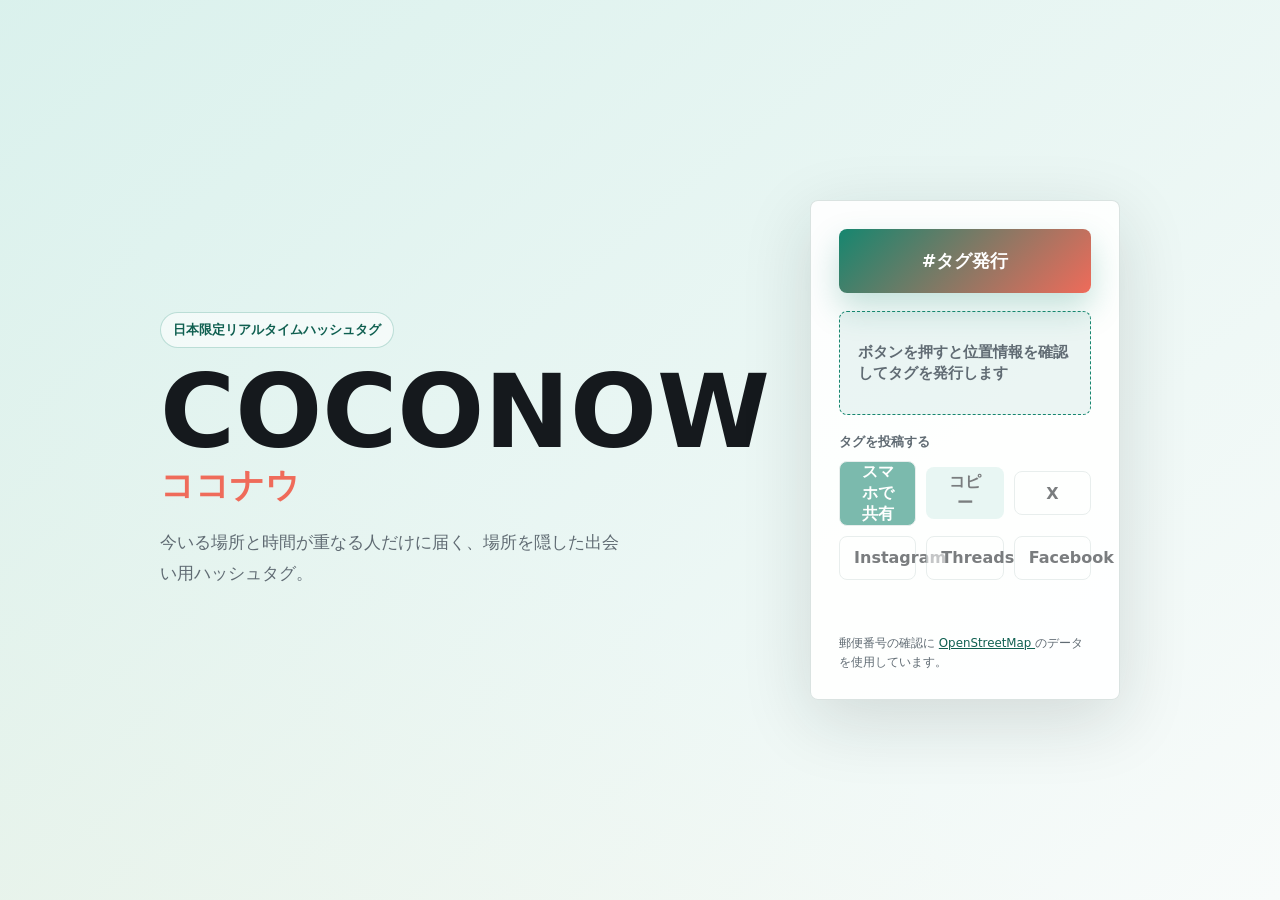
==== docs/index.html @ 006423c8 "Improve sharing buttons and harden worker timestamp" ====
<!doctype html>
<html lang="ja">
  <head>
    <meta charset="UTF-8" />
    <meta name="viewport" content="width=device-width, initial-scale=1.0" />
    <title>COCONOW - ココナウ</title>
    <link rel="stylesheet" href="./styles.css" />
  </head>
  <body>
    <main class="app-shell">
      <section class="hero" aria-labelledby="app-title">
        <p class="eyebrow">日本限定リアルタイムハッシュタグ</p>
        <h1 id="app-title">
          <span>COCONOW</span>
          <small>ココナウ</small>
        </h1>
        <p class="lead">
          今いる場所と時間が重なる人だけに届く、場所を隠した出会い用ハッシュタグ。
        </p>
      </section>

      <section class="generator" aria-label="ハッシュタグ発行">
        <button class="primary-button" id="issueButton" type="button">
          #タグ発行
        </button>

        <output class="tag-output" id="tagOutput" aria-live="polite">
          <span>ボタンを押すと位置情報を確認してタグを発行します</span>
        </output>

        <div class="postal-panel" id="postalPanel" hidden>
          <label class="field">
            <span>検出エリア（郵便番号の上6桁）</span>
            <input
              id="postalArea"
              type="text"
              inputmode="numeric"
              autocomplete="postal-code"
              placeholder="例: 556000"
              maxlength="7"
            />
          </label>
          <button class="secondary-button" id="reissueButton" type="button">
            修正して再発行
          </button>
        </div>

        <div class="actions" id="actions">
          <p class="actions-title">タグを投稿する</p>
          <button class="share-button primary-share" data-share="native" type="button" disabled>
            スマホで共有
          </button>
          <button class="copy-button" id="copyButton" type="button" disabled>コピー</button>
          <button class="share-button" data-share="x" type="button" disabled>X</button>
          <button class="share-button" data-share="instagram" type="button" disabled>Instagram</button>
          <button class="share-button" data-share="threads" type="button" disabled>Threads</button>
          <button class="share-button" data-share="facebook" type="button" disabled>Facebook</button>
        </div>

        <p id="message" class="message" role="status" aria-live="polite"></p>

        <p class="attribution">
          郵便番号の確認に
          <a href="https://www.openstreetmap.org/copyright" target="_blank" rel="noreferrer">
            OpenStreetMap
          </a>
          のデータを使用しています。
        </p>
      </section>
    </main>

    <script src="./app.js"></script>
  </body>
</html>
---- docs/styles.css ----
:root {
  color-scheme: light;
  --ink: #15191d;
  --muted: #606b73;
  --line: #d8e2e0;
  --paper: #f8fbfa;
  --surface: rgba(255, 255, 255, 0.9);
  --green: #16866f;
  --green-dark: #0f5f50;
  --coral: #ef6b5a;
  --aqua: #d7f0eb;
  --yellow: #f4c65f;
  --shadow: 0 20px 70px rgba(20, 33, 37, 0.14);
  font-family:
    "Hiragino Kaku Gothic ProN", "Yu Gothic", "Meiryo", system-ui, sans-serif;
}

* {
  box-sizing: border-box;
}

body {
  min-height: 100vh;
  margin: 0;
  color: var(--ink);
  background:
    linear-gradient(140deg, rgba(215, 240, 235, 0.9), rgba(248, 251, 250, 0.72)),
    linear-gradient(35deg, rgba(244, 198, 95, 0.26), transparent 42%),
    var(--paper);
}

button,
input {
  font: inherit;
}

.app-shell {
  width: min(960px, calc(100% - 32px));
  min-height: 100vh;
  margin: 0 auto;
  display: grid;
  grid-template-columns: 0.9fr 1.1fr;
  gap: 40px;
  align-items: center;
  padding: 48px 0;
}

.hero {
  display: grid;
  gap: 18px;
}

.eyebrow {
  width: fit-content;
  margin: 0;
  padding: 8px 12px;
  border: 1px solid rgba(22, 134, 111, 0.25);
  border-radius: 999px;
  color: var(--green-dark);
  background: rgba(255, 255, 255, 0.58);
  font-size: 0.84rem;
  font-weight: 800;
}

h1 {
  display: grid;
  gap: 6px;
  margin: 0;
  letter-spacing: 0;
}

h1 span {
  font-size: clamp(3.4rem, 9vw, 6.4rem);
  line-height: 0.9;
}

h1 small {
  color: var(--coral);
  font-size: clamp(1.5rem, 3vw, 2.1rem);
  font-weight: 900;
}

.lead {
  max-width: 29rem;
  margin: 0;
  color: var(--muted);
  font-size: 1.05rem;
  line-height: 1.8;
}

.generator {
  display: grid;
  gap: 18px;
  padding: 28px;
  border: 1px solid rgba(216, 226, 224, 0.95);
  border-radius: 8px;
  background: var(--surface);
  box-shadow: var(--shadow);
}

.primary-button,
.secondary-button,
.copy-button,
.share-button {
  min-height: 52px;
  border: 0;
  border-radius: 8px;
  padding: 0 18px;
  cursor: pointer;
  font-weight: 900;
  transition:
    transform 160ms ease,
    box-shadow 160ms ease,
    background 160ms ease;
}

.primary-button {
  width: 100%;
  min-height: 64px;
  color: #fff;
  background: linear-gradient(135deg, var(--green), var(--coral));
  box-shadow: 0 15px 32px rgba(22, 134, 111, 0.25);
  font-size: 1.1rem;
}

.secondary-button,
.copy-button,
.share-button {
  color: var(--ink);
  background: var(--aqua);
}

.share-button {
  min-height: 44px;
  padding: 0 14px;
  background: #fff;
  border: 1px solid var(--line);
}

button:hover:not(:disabled) {
  transform: translateY(-1px);
}

button:disabled {
  cursor: not-allowed;
  opacity: 0.56;
}

.tag-output {
  display: grid;
  place-items: center start;
  min-height: 104px;
  padding: 18px;
  border: 1px dashed var(--green);
  border-radius: 8px;
  color: var(--green-dark);
  background: rgba(22, 134, 111, 0.08);
  font-size: clamp(1rem, 2.4vw, 1.35rem);
  font-weight: 900;
  overflow-wrap: anywhere;
}

.tag-output span {
  color: var(--muted);
  font-size: 0.96rem;
  font-weight: 700;
}

.postal-panel {
  display: grid;
  grid-template-columns: minmax(0, 1fr) auto;
  gap: 12px;
  align-items: end;
}

.postal-panel[hidden] {
  display: none;
}

.field span {
  display: block;
  margin-bottom: 8px;
  color: var(--muted);
  font-size: 0.82rem;
  font-weight: 800;
}

.field input {
  width: 100%;
  height: 52px;
  border: 1px solid var(--line);
  border-radius: 8px;
  padding: 0 14px;
  color: var(--ink);
  background: #fff;
  outline: none;
}

.field input:focus {
  border-color: var(--green);
  box-shadow: 0 0 0 3px rgba(22, 134, 111, 0.18);
}

.actions {
  display: grid;
  grid-template-columns: repeat(3, minmax(0, 1fr));
  gap: 10px;
  align-items: center;
}

.actions-title {
  grid-column: 1 / -1;
  margin: 0;
  color: var(--muted);
  font-size: 0.82rem;
  font-weight: 800;
}

.primary-share {
  color: #fff;
  background: var(--green);
}

.message {
  min-height: 1.5em;
  margin: 0;
  color: var(--muted);
  font-size: 0.92rem;
  line-height: 1.6;
}

.attribution {
  margin: -4px 0 0;
  color: var(--muted);
  font-size: 0.74rem;
  line-height: 1.6;
}

.attribution a {
  color: var(--green-dark);
}

@media (max-width: 820px) {
  .app-shell {
    grid-template-columns: 1fr;
    gap: 28px;
    align-items: start;
    padding: 32px 0;
  }

  h1 span {
    font-size: clamp(3rem, 17vw, 5.2rem);
  }
}

@media (max-width: 560px) {
  .app-shell {
    width: min(100% - 20px, 960px);
  }

  .generator {
    padding: 18px;
  }

  .postal-panel {
    grid-template-columns: 1fr;
  }

  .secondary-button,
  .copy-button,
  .share-button {
    width: 100%;
  }

  .actions {
    grid-template-columns: 1fr 1fr;
  }

  .primary-share {
    grid-column: 1 / -1;
  }

  .share-button,
  .copy-button {
    min-height: 48px;
    padding: 0 10px;
    font-size: 0.92rem;
  }
}
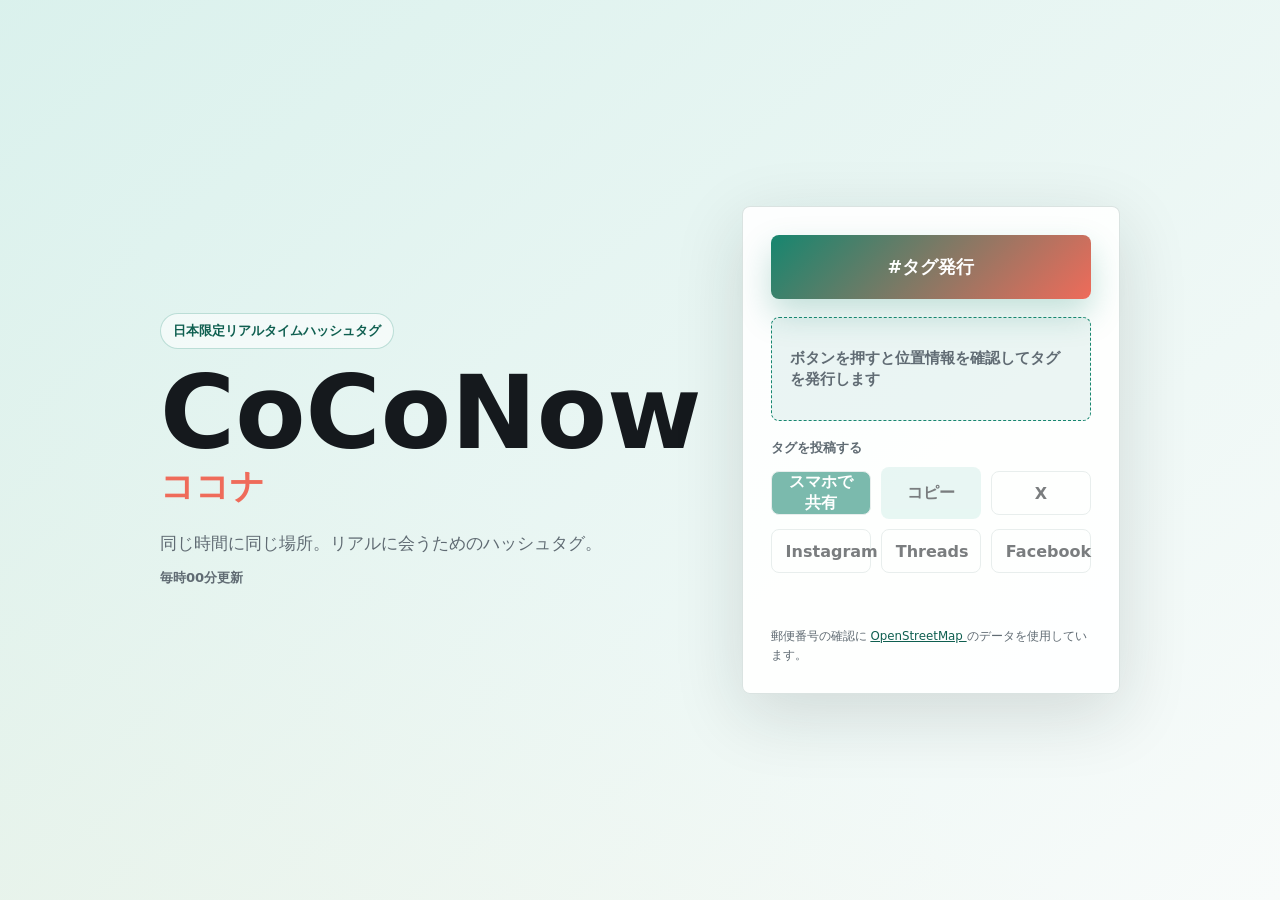
==== commit 7b7408d6: "Rename app to CoCoNow" ====
--- a/docs/index.html
+++ b/docs/index.html
@@ -3,7 +3,7 @@
   <head>
     <meta charset="UTF-8" />
     <meta name="viewport" content="width=device-width, initial-scale=1.0" />
-    <title>COCONOW - ココナウ</title>
+    <title>CoCoNow-ココナ-</title>
     <link rel="stylesheet" href="./styles.css" />
   </head>
   <body>
@@ -11,12 +11,11 @@
       <section class="hero" aria-labelledby="app-title">
         <p class="eyebrow">日本限定リアルタイムハッシュタグ</p>
         <h1 id="app-title">
-          <span>COCONOW</span>
-          <small>ココナウ</small>
+          <span>CoCoNow</span>
+          <small>ココナ</small>
         </h1>
-        <p class="lead">
-          今いる場所と時間が重なる人だけに届く、場所を隠した出会い用ハッシュタグ。
-        </p>
+        <p class="lead">同じ時間に同じ場所。リアルに会うためのハッシュタグ。</p>
+        <p class="update-note">毎時00分更新</p>
       </section>
 
       <section class="generator" aria-label="ハッシュタグ発行">
--- a/docs/styles.css
+++ b/docs/styles.css
@@ -88,6 +88,13 @@
   line-height: 1.8;
 }
 
+.update-note {
+  margin: -8px 0 0;
+  color: var(--muted);
+  font-size: 0.82rem;
+  font-weight: 800;
+}
+
 .generator {
   display: grid;
   gap: 18px;
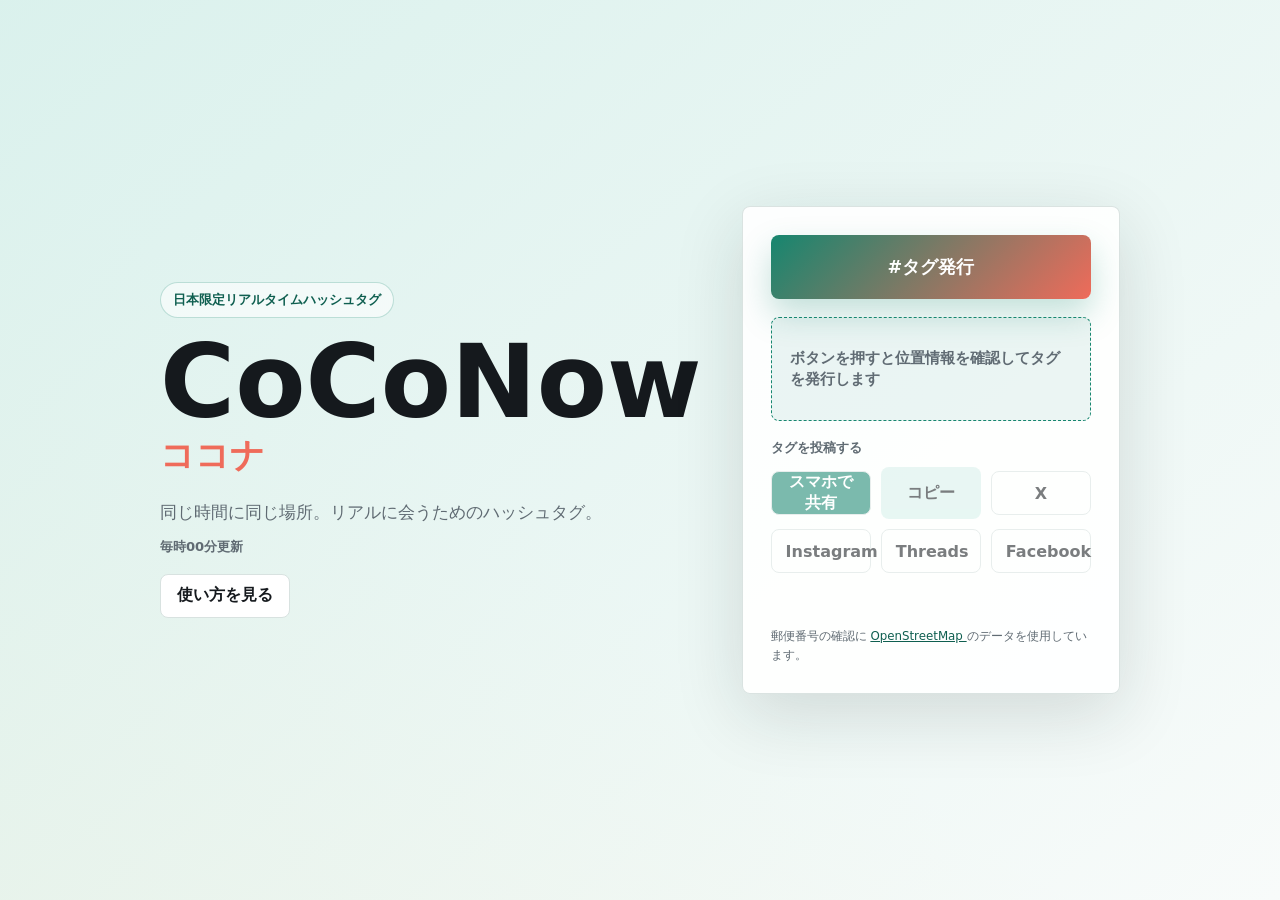
==== commit 83cd12b2: "Update share text" ====
--- a/docs/index.html
+++ b/docs/index.html
@@ -3,7 +3,7 @@
   <head>
     <meta charset="UTF-8" />
     <meta name="viewport" content="width=device-width, initial-scale=1.0" />
-    <title>CoCoNow-ココナ-</title>
+    <title>CoCoNow-ココナ- | タグ発行</title>
     <link rel="stylesheet" href="./styles.css" />
   </head>
   <body>
@@ -16,6 +16,7 @@
         </h1>
         <p class="lead">同じ時間に同じ場所。リアルに会うためのハッシュタグ。</p>
         <p class="update-note">毎時00分更新</p>
+        <a class="text-link" href="./howto.html">使い方を見る</a>
       </section>
 
       <section class="generator" aria-label="ハッシュタグ発行">
@@ -35,7 +36,7 @@
               type="text"
               inputmode="numeric"
               autocomplete="postal-code"
-              placeholder="例: 556000"
+              placeholder="例: 530000"
               maxlength="7"
             />
           </label>
--- a/docs/styles.css
+++ b/docs/styles.css
@@ -45,9 +45,25 @@
   padding: 48px 0;
 }
 
+.landing-shell {
+  width: min(960px, calc(100% - 32px));
+  min-height: 100vh;
+  margin: 0 auto;
+  display: grid;
+  gap: 32px;
+  align-content: start;
+  padding: 48px 0;
+}
+
 .hero {
   display: grid;
   gap: 18px;
+}
+
+.landing-hero {
+  display: grid;
+  gap: 18px;
+  padding-top: 18px;
 }
 
 .eyebrow {
@@ -95,6 +111,67 @@
   font-weight: 800;
 }
 
+.primary-link,
+.secondary-link,
+.text-link {
+  width: fit-content;
+  min-height: 44px;
+  display: inline-grid;
+  place-items: center;
+  border-radius: 8px;
+  padding: 0 16px;
+  color: inherit;
+  font-weight: 900;
+  text-decoration: none;
+}
+
+.primary-link {
+  min-height: 56px;
+  color: #fff;
+  background: linear-gradient(135deg, var(--green), var(--coral));
+  box-shadow: 0 15px 32px rgba(22, 134, 111, 0.25);
+}
+
+.secondary-link,
+.text-link {
+  border: 1px solid var(--line);
+  background: #fff;
+}
+
+.guide {
+  display: grid;
+  gap: 18px;
+  padding: 28px;
+  border: 1px solid rgba(216, 226, 224, 0.95);
+  border-radius: 8px;
+  background: var(--surface);
+  box-shadow: var(--shadow);
+}
+
+.guide h2 {
+  margin: 0;
+  font-size: clamp(1.5rem, 4vw, 2.2rem);
+  line-height: 1.25;
+}
+
+.scenario {
+  margin: 0;
+  color: var(--green-dark);
+  font-weight: 900;
+  line-height: 1.8;
+}
+
+.steps {
+  margin: 0;
+  padding-left: 1.35rem;
+  color: var(--muted);
+  line-height: 1.9;
+}
+
+.steps li + li {
+  margin-top: 12px;
+}
+
 .generator {
   display: grid;
   gap: 18px;
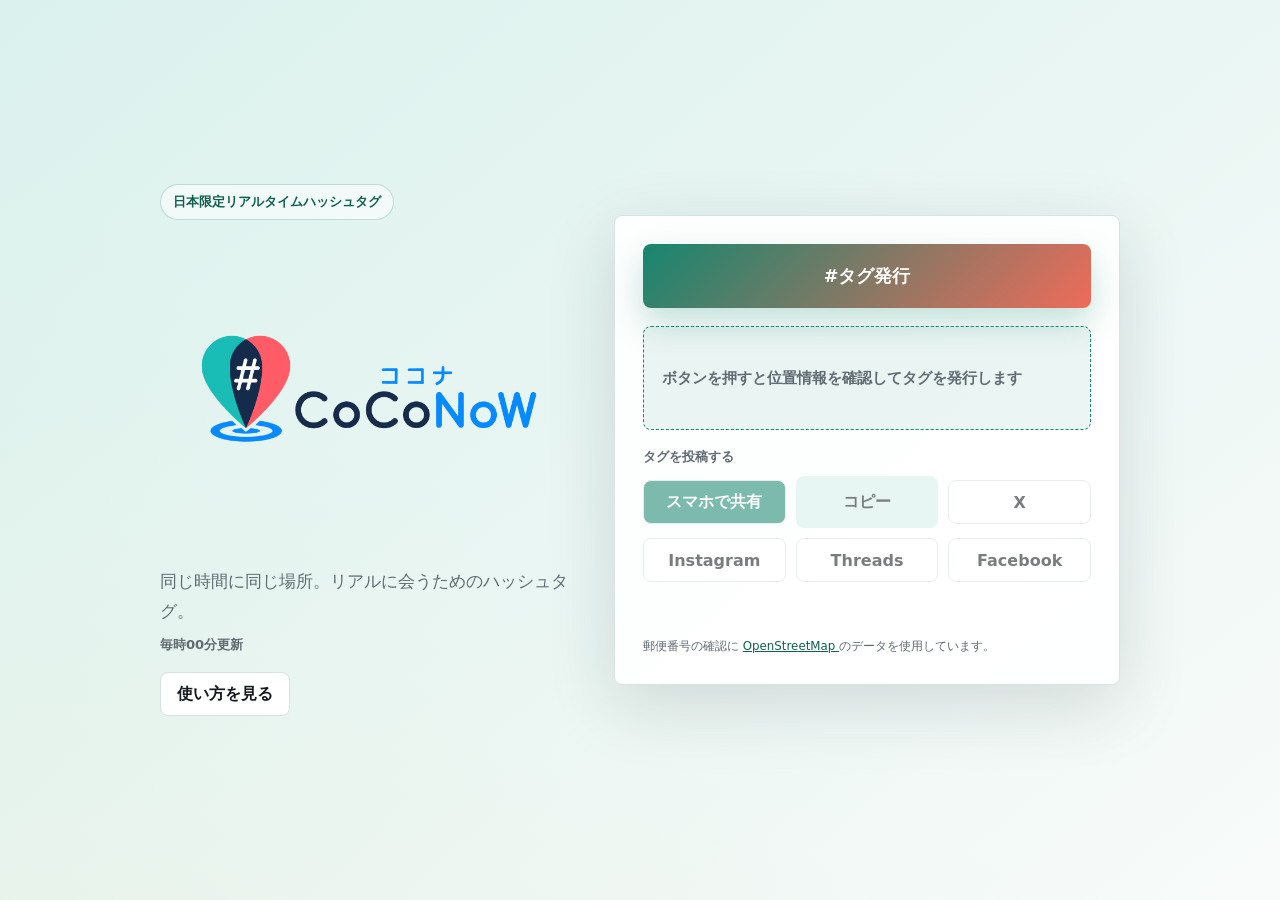
==== commit 7d2e06cf: "Add CoCoNoW logo assets and update branding" ====
--- a/docs/index.html
+++ b/docs/index.html
@@ -3,16 +3,19 @@
   <head>
     <meta charset="UTF-8" />
     <meta name="viewport" content="width=device-width, initial-scale=1.0" />
-    <title>CoCoNow-ココナ- | タグ発行</title>
+    <title>CoCoNoW-ココナ- | タグ発行</title>
     <link rel="stylesheet" href="./styles.css" />
   </head>
   <body>
     <main class="app-shell">
       <section class="hero" aria-labelledby="app-title">
         <p class="eyebrow">日本限定リアルタイムハッシュタグ</p>
-        <h1 id="app-title">
-          <span>CoCoNow</span>
-          <small>ココナ</small>
+        <h1 id="app-title" class="brand-title">
+          <img
+            class="brand-logo brand-logo-horizontal"
+            src="./assets/brand/coconow-logo-horizontal.png"
+            alt="CoCoNoW ココナ"
+          />
         </h1>
         <p class="lead">同じ時間に同じ場所。リアルに会うためのハッシュタグ。</p>
         <p class="update-note">毎時00分更新</p>
--- a/docs/styles.css
+++ b/docs/styles.css
@@ -55,6 +55,16 @@
   padding: 48px 0;
 }
 
+.comic-shell {
+  width: min(1040px, calc(100% - 32px));
+  min-height: 100vh;
+  margin: 0 auto;
+  display: grid;
+  gap: 28px;
+  align-content: start;
+  padding: 40px 0 56px;
+}
+
 .hero {
   display: grid;
   gap: 18px;
@@ -64,6 +74,11 @@
   display: grid;
   gap: 18px;
   padding-top: 18px;
+}
+
+.comic-head {
+  display: grid;
+  gap: 16px;
 }
 
 .eyebrow {
@@ -96,6 +111,38 @@
   font-weight: 900;
 }
 
+.brand-title {
+  width: min(100%, 440px);
+}
+
+.brand-title-guide {
+  width: min(100%, 300px);
+}
+
+.brand-logo {
+  display: block;
+  width: 100%;
+  height: auto;
+}
+
+.brand-logo-horizontal {
+  max-width: min(100%, 430px);
+}
+
+.brand-logo-stacked {
+  max-width: min(100%, 250px);
+}
+
+.brand-title-guide small {
+  width: fit-content;
+  margin-top: 4px;
+  padding: 6px 12px;
+  border-radius: 999px;
+  color: var(--green-dark);
+  background: rgba(255, 255, 255, 0.72);
+  font-size: 1rem;
+}
+
 .lead {
   max-width: 29rem;
   margin: 0;
@@ -172,6 +219,276 @@
   margin-top: 12px;
 }
 
+.comic-strip {
+  display: grid;
+  gap: 20px;
+}
+
+.image-panel {
+  position: relative;
+  overflow: hidden;
+  border: 3px solid var(--ink);
+  border-radius: 8px;
+  background: #fff;
+  box-shadow: 8px 8px 0 rgba(21, 25, 29, 0.12);
+}
+
+.image-panel img {
+  width: 100%;
+  display: block;
+  aspect-ratio: 16 / 9;
+  object-fit: cover;
+}
+
+.panel-caption {
+  display: grid;
+  grid-template-columns: auto minmax(0, 1fr);
+  gap: 14px;
+  align-items: start;
+  padding: 18px;
+  border-bottom: 3px solid var(--ink);
+  background: #fff;
+}
+
+.panel-caption span {
+  min-width: 52px;
+  min-height: 38px;
+  display: grid;
+  place-items: center;
+  border-radius: 999px;
+  color: #fff;
+  background: var(--coral);
+  font-size: 0.78rem;
+  font-weight: 900;
+}
+
+.panel-caption p {
+  margin: 0;
+  font-weight: 900;
+  font-size: clamp(1.04rem, 3.8vw, 1.28rem);
+  line-height: 1.7;
+}
+
+.panel-caption small {
+  display: block;
+  margin-top: 8px;
+  color: var(--muted);
+  font-size: 0.82em;
+  font-weight: 800;
+  line-height: 1.75;
+}
+
+.final-card {
+  display: grid;
+  gap: 18px;
+  justify-items: center;
+  padding: 22px 12px 8px;
+  text-align: center;
+}
+
+.final-card p {
+  margin: 0;
+  font-size: clamp(1.25rem, 4.8vw, 1.8rem);
+  line-height: 1.45;
+  font-weight: 900;
+}
+
+.comic-grid {
+  display: grid;
+  grid-template-columns: repeat(2, minmax(0, 1fr));
+  gap: 16px;
+}
+
+.comic-panel {
+  position: relative;
+  min-height: 280px;
+  display: grid;
+  gap: 14px;
+  align-content: center;
+  overflow: hidden;
+  padding: 24px;
+  border: 3px solid var(--ink);
+  border-radius: 8px;
+  background:
+    repeating-linear-gradient(
+      -18deg,
+      rgba(22, 134, 111, 0.07) 0,
+      rgba(22, 134, 111, 0.07) 7px,
+      transparent 7px,
+      transparent 16px
+    ),
+    #fff;
+  box-shadow: 8px 8px 0 rgba(21, 25, 29, 0.12);
+}
+
+.comic-panel.wide {
+  grid-column: 1 / -1;
+  min-height: 240px;
+}
+
+.panel-label {
+  position: absolute;
+  top: 14px;
+  left: 14px;
+  min-width: 42px;
+  min-height: 34px;
+  display: grid;
+  place-items: center;
+  padding: 0 10px;
+  border: 2px solid var(--ink);
+  border-radius: 999px;
+  color: #fff;
+  background: var(--coral);
+  font-size: 0.78rem;
+  font-weight: 900;
+}
+
+.comic-character {
+  width: 96px;
+  height: 96px;
+  display: grid;
+  place-items: center;
+  justify-self: end;
+  border: 3px solid var(--ink);
+  border-radius: 50%;
+  color: #fff;
+  background: linear-gradient(135deg, var(--green), var(--coral));
+  font-size: 1.25rem;
+  font-weight: 900;
+  box-shadow: 5px 5px 0 rgba(21, 25, 29, 0.16);
+}
+
+.sub-character {
+  width: 82px;
+  height: 82px;
+  justify-self: start;
+  background: linear-gradient(135deg, var(--yellow), var(--green));
+}
+
+.speech {
+  position: relative;
+  margin: 0;
+  padding: 16px 18px;
+  border: 3px solid var(--ink);
+  border-radius: 8px;
+  background: #fff;
+  font-weight: 900;
+  line-height: 1.7;
+}
+
+.speech::after {
+  content: "";
+  position: absolute;
+  right: 28px;
+  bottom: -16px;
+  width: 24px;
+  height: 24px;
+  border-right: 3px solid var(--ink);
+  border-bottom: 3px solid var(--ink);
+  background: #fff;
+  transform: rotate(45deg);
+}
+
+.speech.big {
+  max-width: 620px;
+  font-size: clamp(1.15rem, 3vw, 1.8rem);
+}
+
+.caption {
+  margin: 0;
+  color: var(--muted);
+  font-size: 0.94rem;
+  font-weight: 800;
+  line-height: 1.7;
+}
+
+.phone-art,
+.post-card,
+.search-art {
+  width: min(100%, 300px);
+  min-height: 122px;
+  display: grid;
+  gap: 8px;
+  place-content: center;
+  justify-self: center;
+  border: 3px solid var(--ink);
+  border-radius: 8px;
+  background: var(--aqua);
+  box-shadow: 6px 6px 0 rgba(21, 25, 29, 0.12);
+  text-align: center;
+}
+
+.phone-art span {
+  font-size: 3rem;
+  line-height: 1;
+  font-weight: 900;
+}
+
+.phone-art b,
+.post-card b,
+.search-art span {
+  font-weight: 900;
+}
+
+.post-card {
+  background: #fff;
+}
+
+.post-card span {
+  color: var(--green-dark);
+  font-weight: 900;
+}
+
+.search-art {
+  position: relative;
+  background: var(--yellow);
+}
+
+.search-art i {
+  width: 48px;
+  height: 48px;
+  justify-self: center;
+  border: 6px solid var(--ink);
+  border-radius: 50%;
+}
+
+.search-art i::after {
+  content: "";
+  position: absolute;
+  width: 34px;
+  height: 7px;
+  margin: 38px 0 0 -3px;
+  background: var(--ink);
+  transform: rotate(42deg);
+}
+
+.caution {
+  background:
+    repeating-linear-gradient(
+      18deg,
+      rgba(239, 107, 90, 0.09) 0,
+      rgba(239, 107, 90, 0.09) 8px,
+      transparent 8px,
+      transparent 17px
+    ),
+    #fff;
+}
+
+.impact {
+  margin: 0;
+  font-size: clamp(2rem, 7vw, 4rem);
+  line-height: 1.05;
+  font-weight: 900;
+}
+
+.finale {
+  justify-items: start;
+  background:
+    radial-gradient(circle at 14% 30%, rgba(244, 198, 95, 0.5), transparent 22%),
+    radial-gradient(circle at 86% 26%, rgba(239, 107, 90, 0.24), transparent 22%),
+    #fff;
+}
+
 .generator {
   display: grid;
   gap: 18px;
@@ -244,6 +561,17 @@
   overflow-wrap: anywhere;
 }
 
+.tag-output.is-copyable {
+  cursor: pointer;
+  border-style: solid;
+}
+
+.tag-output.is-copyable:hover,
+.tag-output.is-copyable:focus {
+  box-shadow: 0 0 0 3px rgba(22, 134, 111, 0.18);
+  outline: none;
+}
+
 .tag-output span {
   color: var(--muted);
   font-size: 0.96rem;
@@ -332,6 +660,23 @@
     padding: 32px 0;
   }
 
+  .comic-grid {
+    grid-template-columns: 1fr;
+  }
+
+  .comic-panel.wide {
+    grid-column: auto;
+  }
+
+  .panel-caption {
+    grid-template-columns: 1fr;
+    align-items: start;
+  }
+
+  .panel-caption span {
+    width: fit-content;
+  }
+
   h1 span {
     font-size: clamp(3rem, 17vw, 5.2rem);
   }
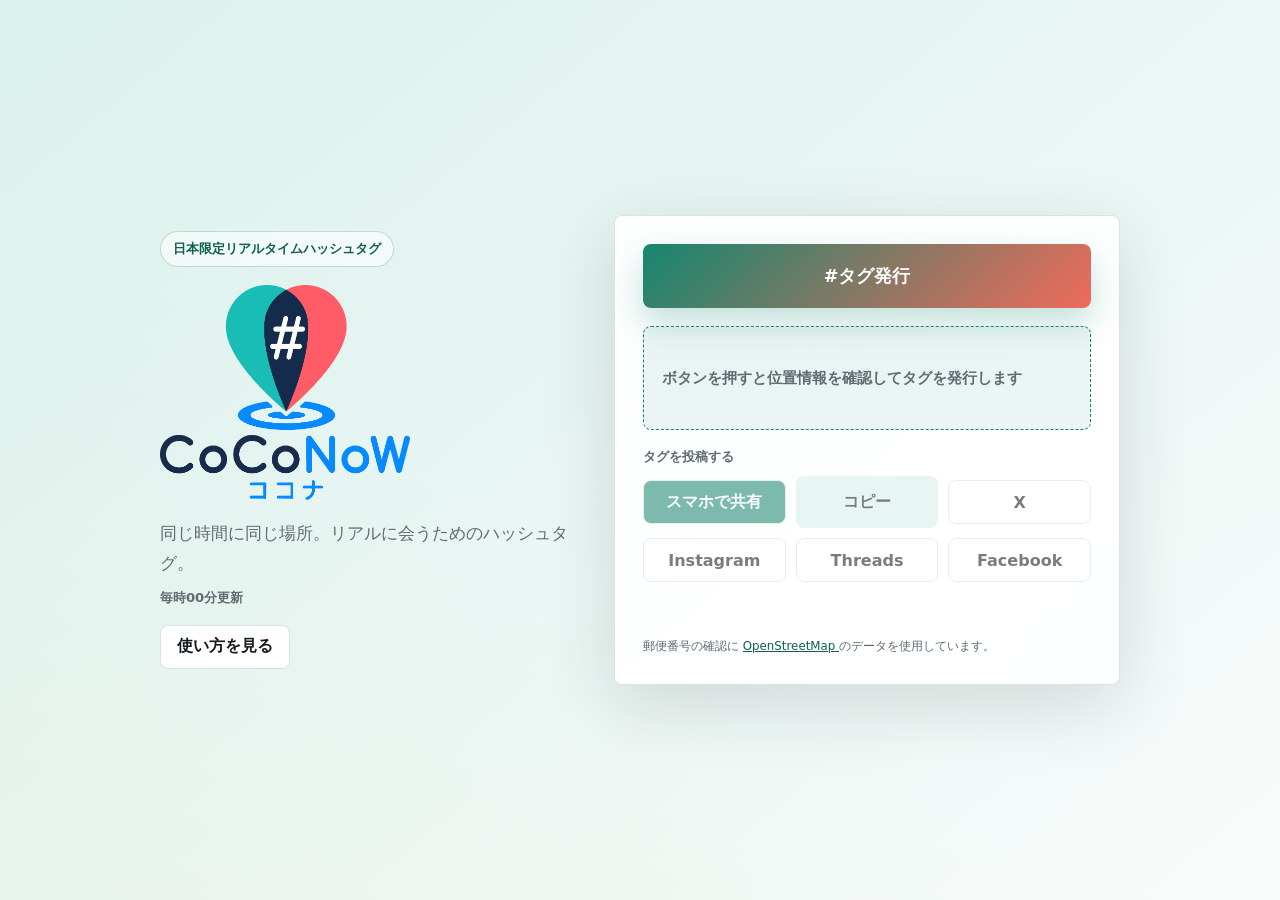
==== commit b7d6ecf9: "Adjust logo placement and crop brand assets" ====
--- a/docs/index.html
+++ b/docs/index.html
@@ -12,8 +12,8 @@
         <p class="eyebrow">日本限定リアルタイムハッシュタグ</p>
         <h1 id="app-title" class="brand-title">
           <img
-            class="brand-logo brand-logo-horizontal"
-            src="./assets/brand/coconow-logo-horizontal.png"
+            class="brand-logo brand-logo-stacked"
+            src="./assets/brand/coconow-logo-stacked.png"
             alt="CoCoNoW ココナ"
           />
         </h1>
--- a/docs/styles.css
+++ b/docs/styles.css
@@ -116,7 +116,7 @@
 }
 
 .brand-title-guide {
-  width: min(100%, 300px);
+  width: min(100%, 430px);
 }
 
 .brand-logo {
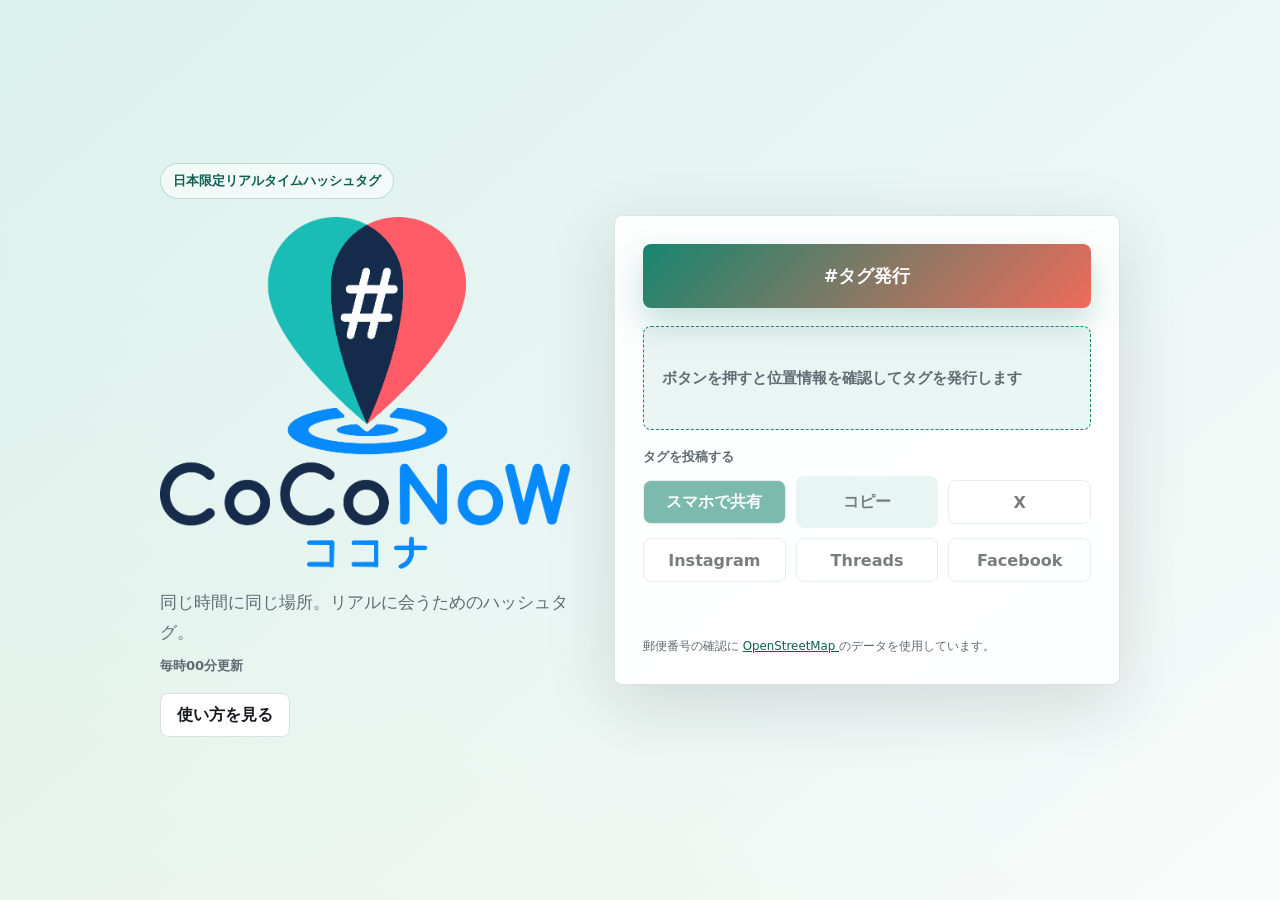
==== commit d21b6dec: "Use horizontal logo on mobile home page" ====
--- a/docs/index.html
+++ b/docs/index.html
@@ -12,8 +12,13 @@
         <p class="eyebrow">日本限定リアルタイムハッシュタグ</p>
         <h1 id="app-title" class="brand-title">
           <img
-            class="brand-logo brand-logo-stacked"
+            class="brand-logo brand-logo-stacked brand-logo-desktop"
             src="./assets/brand/coconow-logo-stacked.png"
+            alt="CoCoNoW ココナ"
+          />
+          <img
+            class="brand-logo brand-logo-horizontal brand-logo-mobile"
+            src="./assets/brand/coconow-logo-horizontal.png"
             alt="CoCoNoW ココナ"
           />
         </h1>
--- a/docs/styles.css
+++ b/docs/styles.css
@@ -112,11 +112,15 @@
 }
 
 .brand-title {
-  width: min(100%, 440px);
+  width: min(100%, 520px);
 }
 
 .brand-title-guide {
-  width: min(100%, 430px);
+  display: flex;
+  flex-wrap: wrap;
+  gap: 10px 14px;
+  align-items: flex-end;
+  width: min(100%, 620px);
 }
 
 .brand-logo {
@@ -125,22 +129,24 @@
   height: auto;
 }
 
+.brand-logo-mobile {
+  display: none;
+}
+
 .brand-logo-horizontal {
-  max-width: min(100%, 430px);
+  max-width: min(72vw, 430px);
 }
 
 .brand-logo-stacked {
-  max-width: min(100%, 250px);
-}
-
-.brand-title-guide small {
-  width: fit-content;
-  margin-top: 4px;
-  padding: 6px 12px;
-  border-radius: 999px;
+  max-width: min(100%, 410px);
+}
+
+.guide-title-text {
   color: var(--green-dark);
-  background: rgba(255, 255, 255, 0.72);
-  font-size: 1rem;
+  font-size: clamp(1.45rem, 4vw, 2.2rem);
+  font-weight: 900;
+  line-height: 1.1;
+  white-space: nowrap;
 }
 
 .lead {
@@ -660,6 +666,18 @@
     padding: 32px 0;
   }
 
+  .brand-logo-desktop {
+    display: none;
+  }
+
+  .brand-logo-mobile {
+    display: block;
+  }
+
+  .hero .brand-title {
+    width: min(100%, 430px);
+  }
+
   .comic-grid {
     grid-template-columns: 1fr;
   }
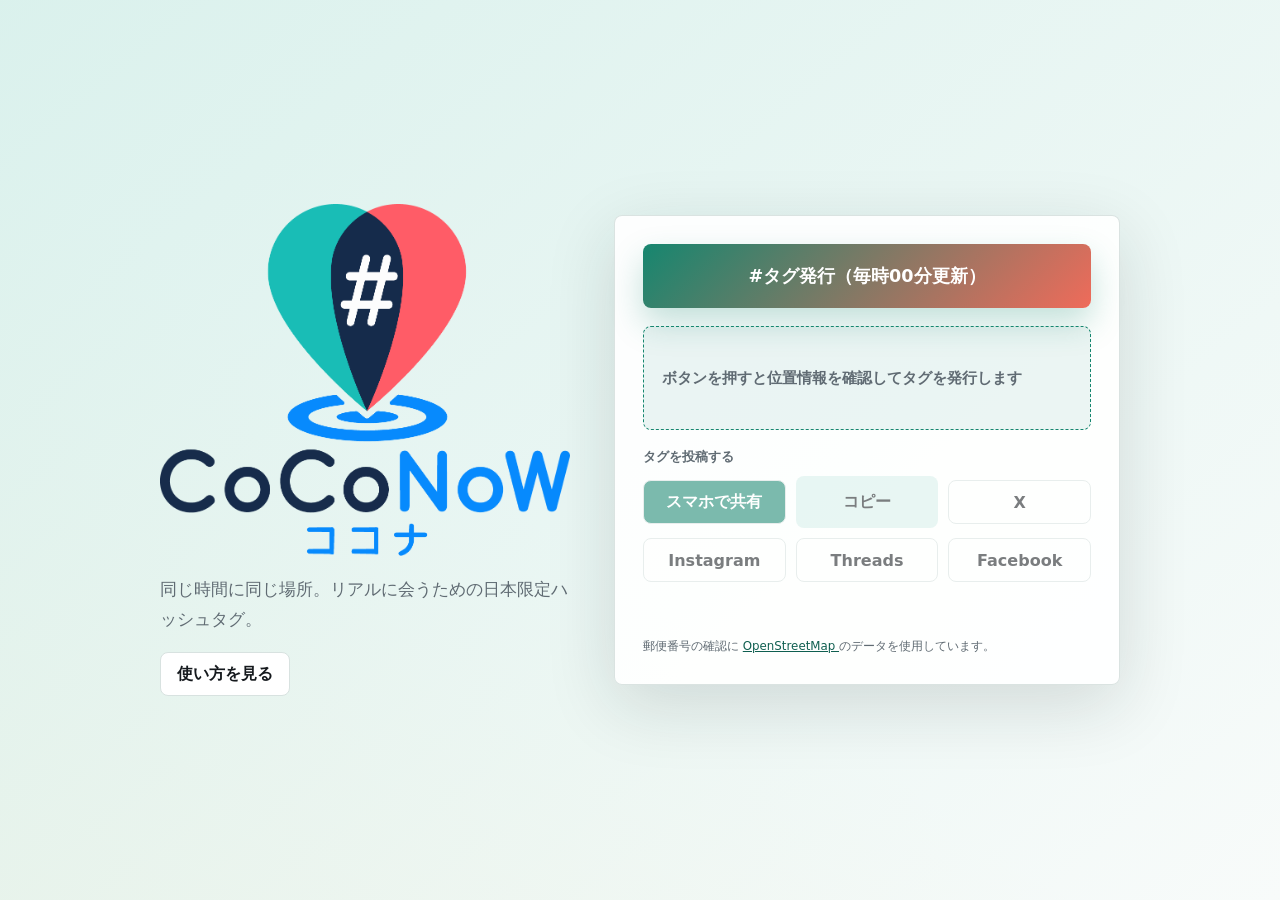
==== commit fc0936df: "Move update note into issue button" ====
--- a/docs/index.html
+++ b/docs/index.html
@@ -9,7 +9,6 @@
   <body>
     <main class="app-shell">
       <section class="hero" aria-labelledby="app-title">
-        <p class="eyebrow">日本限定リアルタイムハッシュタグ</p>
         <h1 id="app-title" class="brand-title">
           <img
             class="brand-logo brand-logo-stacked brand-logo-desktop"
@@ -22,14 +21,13 @@
             alt="CoCoNoW ココナ"
           />
         </h1>
-        <p class="lead">同じ時間に同じ場所。リアルに会うためのハッシュタグ。</p>
-        <p class="update-note">毎時00分更新</p>
+        <p class="lead">同じ時間に同じ場所。リアルに会うための日本限定ハッシュタグ。</p>
         <a class="text-link" href="./howto.html">使い方を見る</a>
       </section>
 
       <section class="generator" aria-label="ハッシュタグ発行">
         <button class="primary-button" id="issueButton" type="button">
-          #タグ発行
+          #タグ発行（毎時00分更新）
         </button>
 
         <output class="tag-output" id="tagOutput" aria-live="polite">
--- a/docs/styles.css
+++ b/docs/styles.css
@@ -142,6 +142,8 @@
 }
 
 .guide-title-text {
+  display: inline-block;
+  padding-left: 2px;
   color: var(--green-dark);
   font-size: clamp(1.45rem, 4vw, 2.2rem);
   font-weight: 900;
@@ -155,13 +157,6 @@
   color: var(--muted);
   font-size: 1.05rem;
   line-height: 1.8;
-}
-
-.update-note {
-  margin: -8px 0 0;
-  color: var(--muted);
-  font-size: 0.82rem;
-  font-weight: 800;
 }
 
 .primary-link,
